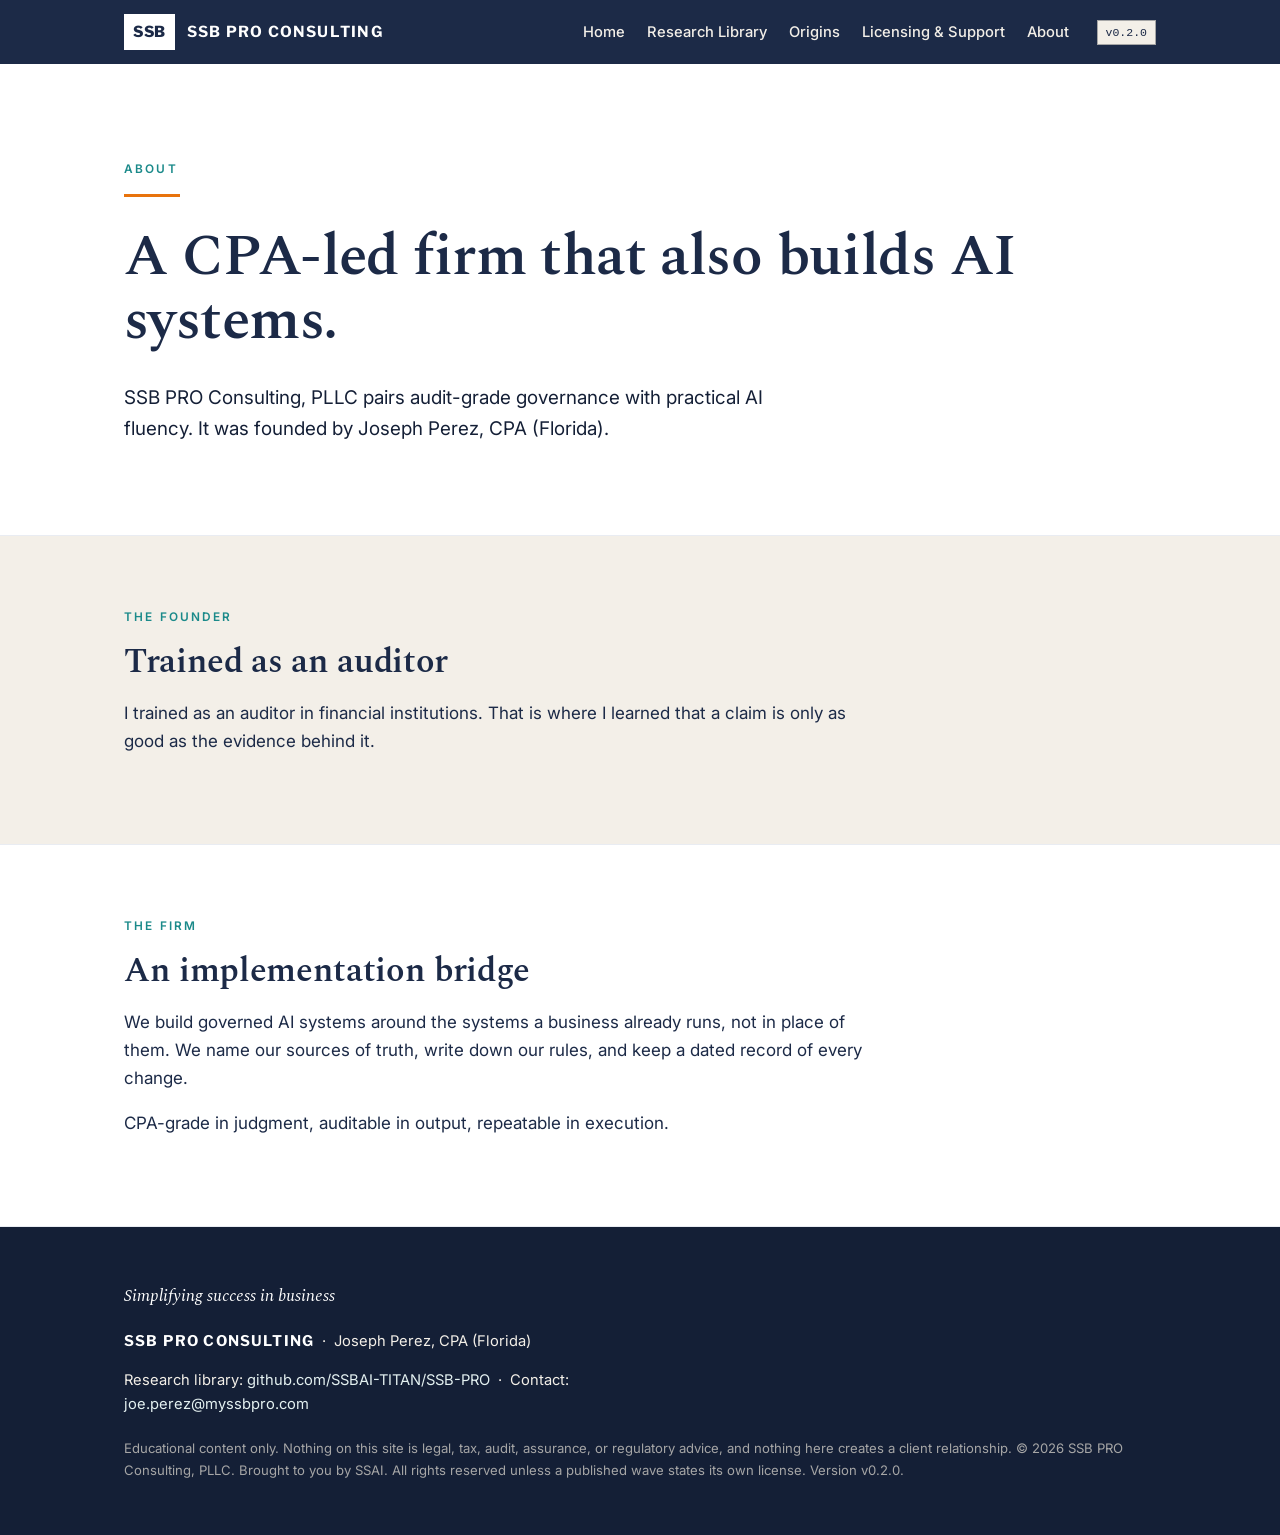
==== site/about.html @ df002072 "site v0.2.0: the shell, five pages on the locked brand system Design system per Brand Bible v1.0 (or" ====
<!doctype html>
<html lang="en">
<head>
<meta charset="utf-8">
<meta name="viewport" content="width=device-width, initial-scale=1">
<title>About | SSB PRO Consulting</title>
<meta name="description" content="SSB PRO Consulting, PLLC is a CPA-led firm founded by Joseph Perez, CPA, that builds governed AI systems around existing ones.">
<link rel="preconnect" href="https://fonts.googleapis.com">
<link href="https://fonts.googleapis.com/css2?family=Spectral:wght@400;500;600;700&family=Inter:wght@400;500;600;700&family=Libre+Franklin:wght@400;700;800&display=swap" rel="stylesheet">
<link rel="stylesheet" href="assets/site.css">
</head>
<body>

<!-- chrome:nav -->
<header class="nav">
  <div class="wrap">
    <a class="brand" href="index.html">
      <span class="tile">SSB</span>
      <span class="word">SSB PRO CONSULTING</span>
    </a>
    <nav>
      <a href="index.html">Home</a>
      <a href="research.html">Research Library</a>
      <a href="origins.html">Origins</a>
      <a href="licensing.html">Licensing &amp; Support</a>
      <a href="about.html">About</a>
    </nav>
    <span class="badge">v0.2.0</span>
  </div>
</header>
<!-- /chrome:nav -->

<section class="hero">
  <div class="wrap">
    <p class="label">About</p>
    <hr class="rule">
    <h1>A CPA-led firm that also builds AI systems.</h1>
    <p class="lede">SSB PRO Consulting, PLLC pairs audit-grade governance with practical AI fluency.
       It was founded by Joseph Perez, CPA (Florida).</p>
  </div>
</section>

<section>
  <div class="wrap">
    <p class="label">The founder</p>
    <h2>Trained as an auditor</h2>
    <p>I trained as an auditor in financial institutions. That is where I learned that a claim is
       only as good as the evidence behind it.</p>
  </div>
</section>

<section class="alt">
  <div class="wrap">
    <p class="label">The firm</p>
    <h2>An implementation bridge</h2>
    <p>We build governed AI systems around the systems a business already runs, not in place of them.
       We name our sources of truth, write down our rules, and keep a dated record of every change.</p>
    <p class="quote">CPA-grade in judgment, auditable in output, repeatable in execution.</p>
  </div>
</section>

<!-- chrome:footer -->
<footer class="footer">
  <div class="wrap">
    <p class="tagline">Simplifying success in business</p>
    <p><span class="lockup">SSB PRO CONSULTING</span> &nbsp;&middot;&nbsp; Joseph Perez, CPA (Florida)</p>
    <p>Research library: <a href="https://github.com/SSBAI-TITAN/SSB-PRO">github.com/SSBAI-TITAN/SSB-PRO</a>
       &nbsp;&middot;&nbsp; Contact: <a href="mailto:joe.perez@myssbpro.com">joe.perez@myssbpro.com</a></p>
    <p class="fine">Educational content only. Nothing on this site is legal, tax, audit, assurance, or
       regulatory advice, and nothing here creates a client relationship. &copy; 2026 SSB PRO Consulting,
       PLLC. Brought to you by SSAI. All rights reserved unless a published wave states its own license.
       Version v0.2.0.</p>
  </div>
</footer>
<!-- /chrome:footer -->

</body>
</html>
---- site/assets/site.css ----
/* SSB-PRO site design system
   Brand Bible v1.0, Section 3. Palette locked per arg_Governance/palette.json.
   Aesthetic: type-led, spacious, advisory-firm grade. */

:root {
  --orange: #E8730C;
  --cream: #F3EFE8;
  --navy: #1C2A47;
  --navy-ink: #141F36;
  --navy-tint: #E9ECF2;
  --gray: #A6A6A6;
  --gray-dark: #6B7280;
  --teal: #1B8A8A;
  --teal-tint: #E4F1F1;
  --orange-tint: #FBEBDC;
  --white: #FFFFFF;
  --serif: "Spectral", Georgia, serif;
  --sans: "Inter", system-ui, sans-serif;
  --wordmark: "Libre Franklin", system-ui, sans-serif;
  --mono: ui-monospace, "Cascadia Mono", Consolas, monospace;
  --measure: 68ch;
}

* { box-sizing: border-box; }
html { scroll-behavior: smooth; }
body {
  margin: 0;
  background: var(--cream);
  color: var(--navy);
  font-family: var(--sans);
  font-size: 17px;
  line-height: 1.65;
  -webkit-font-smoothing: antialiased;
}

h1, h2, h3 { font-family: var(--serif); font-weight: 600; letter-spacing: -0.01em; color: var(--navy); margin: 0 0 0.5em; }
h1 { font-size: clamp(2.2rem, 5vw, 3.6rem); line-height: 1.12; }
h2 { font-size: clamp(1.5rem, 3vw, 2.1rem); line-height: 1.2; }
h3 { font-size: 1.15rem; }
p { max-width: var(--measure); margin: 0 0 1em; }
a { color: var(--teal); text-decoration: none; border-bottom: 1px solid var(--teal-tint); }
a:hover { border-bottom-color: var(--teal); }
code, .stamp { font-family: var(--mono); font-size: 0.86em; color: var(--navy-ink); }

.wrap { max-width: 1080px; margin: 0 auto; padding: 0 24px; }
.label {
  font-family: var(--sans); font-weight: 600; font-size: 0.74rem;
  text-transform: uppercase; letter-spacing: 0.18em; color: var(--teal); margin: 0 0 14px;
}
.rule { border: 0; border-top: 3px solid var(--orange); width: 56px; margin: 0 0 28px; }

/* Nav */
.nav { background: var(--navy); color: var(--white); }
.nav .wrap { display: flex; align-items: center; gap: 28px; min-height: 64px; flex-wrap: wrap; padding-top: 8px; padding-bottom: 8px; }
.brand { display: flex; align-items: center; gap: 12px; border: 0; }
.brand .tile {
  background: var(--white); color: var(--navy); font-family: var(--wordmark); font-weight: 800;
  padding: 5px 9px; letter-spacing: 0.04em; font-size: 0.95rem;
}
.brand .word { font-family: var(--wordmark); font-weight: 700; letter-spacing: 0.08em; color: var(--white); font-size: 0.95rem; }
.nav nav { display: flex; gap: 22px; margin-left: auto; flex-wrap: wrap; }
.nav nav a { color: var(--cream); border: 0; font-size: 0.92rem; font-weight: 500; }
.nav nav a:hover, .nav nav a[aria-current="page"] { color: var(--white); border-bottom: 2px solid var(--orange); }
.badge {
  font-family: var(--mono); font-size: 0.72rem; color: var(--navy);
  background: var(--cream); padding: 2px 8px; border: 1px solid var(--gray);
}

/* Hero */
.hero { padding: 96px 0 72px; background: var(--white); border-bottom: 1px solid var(--navy-tint); }
.hero .lede { font-size: 1.18rem; color: var(--navy-ink); max-width: 56ch; }
.hero .quote { font-family: var(--serif); font-style: italic; color: var(--gray-dark); margin-top: 28px; max-width: 56ch; }

/* Sections */
section { padding: 72px 0; }
section.alt { background: var(--white); border-top: 1px solid var(--navy-tint); border-bottom: 1px solid var(--navy-tint); }
.cols { display: grid; grid-template-columns: repeat(auto-fit, minmax(260px, 1fr)); gap: 32px; margin-top: 36px; }
.card { background: var(--white); border: 1px solid var(--navy-tint); border-top: 3px solid var(--teal); padding: 28px; }
section.alt .card { background: var(--cream); }
.card h3 { margin-top: 0; }
.card p { font-size: 0.97rem; color: var(--navy-ink); }

/* CTA: one per surface, orange owns it */
.cta {
  display: inline-block; background: var(--orange); color: var(--white);
  font-weight: 600; padding: 13px 26px; border: 0; margin-top: 20px; font-size: 0.97rem;
}
.cta:hover { background: var(--navy); color: var(--white); }

/* Tables */
table { border-collapse: collapse; width: 100%; margin: 24px 0; background: var(--white); font-size: 0.95rem; }
th { font-family: var(--sans); text-align: left; font-weight: 600; font-size: 0.78rem; text-transform: uppercase; letter-spacing: 0.1em; color: var(--white); background: var(--navy); padding: 12px 16px; }
td { padding: 12px 16px; border-bottom: 1px solid var(--navy-tint); vertical-align: top; }
tr:nth-child(even) td { background: var(--cream); }

/* Provenance strip */
.prov { background: var(--navy); color: var(--cream); }
.prov h2 { color: var(--white); }
.prov p { color: var(--cream); }
.prov a { color: var(--teal-tint); border-bottom-color: var(--teal); }
.prov .stamp { color: var(--orange-tint); }

/* Footer */
.footer { background: var(--navy-ink); color: var(--cream); padding: 56px 0 40px; font-size: 0.92rem; }
.footer .tagline { font-family: var(--serif); font-style: italic; font-size: 1.05rem; color: var(--white); margin-bottom: 18px; }
.footer a { color: var(--teal-tint); border: 0; }
.footer .fine { color: var(--gray); font-size: 0.82rem; margin-top: 22px; max-width: none; }
.footer .lockup { font-family: var(--wordmark); font-weight: 700; letter-spacing: 0.08em; color: var(--white); }

@media (max-width: 720px) {
  .hero { padding: 64px 0 48px; }
  section { padding: 52px 0; }
}
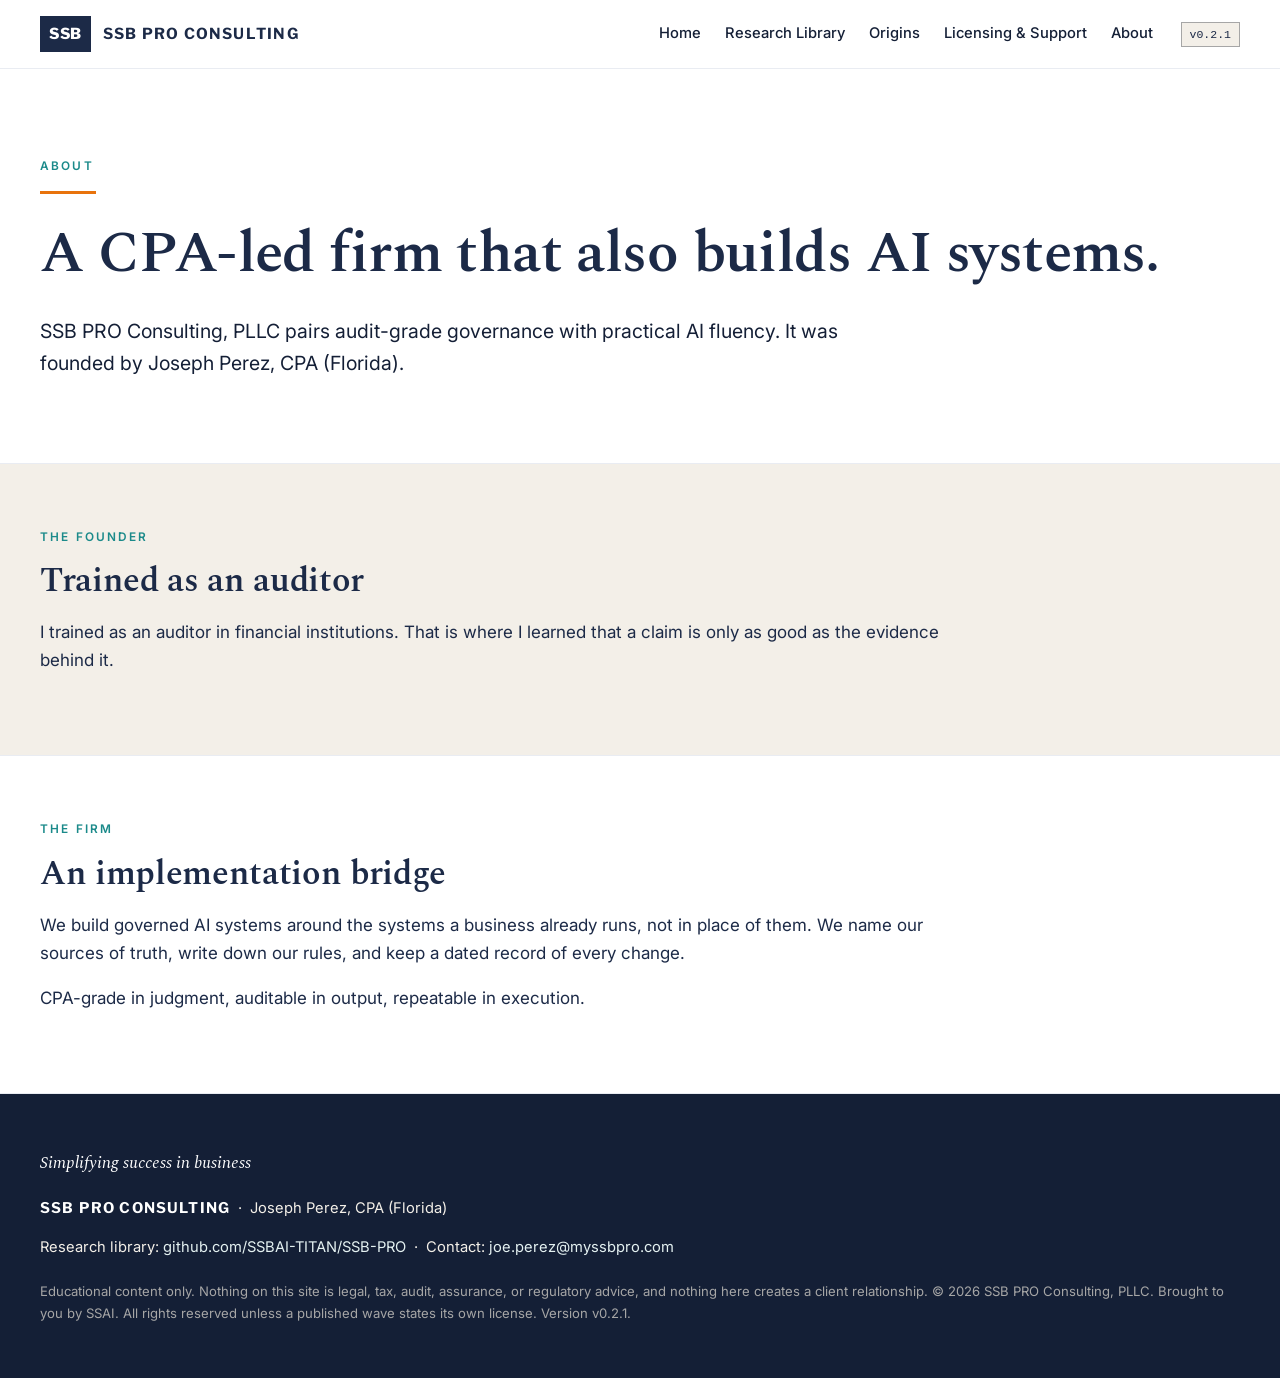
==== commit 5a22246f: "site v0.2.1: review round 1, less blue and wider page Joe's notes applied: nav goes light with navy " ====
--- a/site/about.html
+++ b/site/about.html
@@ -25,7 +25,7 @@
       <a href="licensing.html">Licensing &amp; Support</a>
       <a href="about.html">About</a>
     </nav>
-    <span class="badge">v0.2.0</span>
+    <span class="badge">v0.2.1</span>
   </div>
 </header>
 <!-- /chrome:nav -->
@@ -69,7 +69,7 @@
     <p class="fine">Educational content only. Nothing on this site is legal, tax, audit, assurance, or
        regulatory advice, and nothing here creates a client relationship. &copy; 2026 SSB PRO Consulting,
        PLLC. Brought to you by SSAI. All rights reserved unless a published wave states its own license.
-       Version v0.2.0.</p>
+       Version v0.2.1.</p>
   </div>
 </footer>
 <!-- /chrome:footer -->
--- a/site/assets/site.css
+++ b/site/assets/site.css
@@ -18,7 +18,7 @@
   --sans: "Inter", system-ui, sans-serif;
   --wordmark: "Libre Franklin", system-ui, sans-serif;
   --mono: ui-monospace, "Cascadia Mono", Consolas, monospace;
-  --measure: 68ch;
+  --measure: 82ch;
 }
 
 * { box-sizing: border-box; }
@@ -42,39 +42,39 @@
 a:hover { border-bottom-color: var(--teal); }
 code, .stamp { font-family: var(--mono); font-size: 0.86em; color: var(--navy-ink); }
 
-.wrap { max-width: 1080px; margin: 0 auto; padding: 0 24px; }
+.wrap { max-width: 1320px; margin: 0 auto; padding: 0 40px; }
 .label {
   font-family: var(--sans); font-weight: 600; font-size: 0.74rem;
   text-transform: uppercase; letter-spacing: 0.18em; color: var(--teal); margin: 0 0 14px;
 }
 .rule { border: 0; border-top: 3px solid var(--orange); width: 56px; margin: 0 0 28px; }
 
-/* Nav */
-.nav { background: var(--navy); color: var(--white); }
-.nav .wrap { display: flex; align-items: center; gap: 28px; min-height: 64px; flex-wrap: wrap; padding-top: 8px; padding-bottom: 8px; }
+/* Nav: light, type-led; navy lives in the ink, not the bar */
+.nav { background: var(--white); border-bottom: 1px solid var(--navy-tint); }
+.nav .wrap { display: flex; align-items: center; gap: 28px; min-height: 68px; flex-wrap: wrap; padding-top: 8px; padding-bottom: 8px; }
 .brand { display: flex; align-items: center; gap: 12px; border: 0; }
 .brand .tile {
-  background: var(--white); color: var(--navy); font-family: var(--wordmark); font-weight: 800;
+  background: var(--navy); color: var(--white); font-family: var(--wordmark); font-weight: 800;
   padding: 5px 9px; letter-spacing: 0.04em; font-size: 0.95rem;
 }
-.brand .word { font-family: var(--wordmark); font-weight: 700; letter-spacing: 0.08em; color: var(--white); font-size: 0.95rem; }
-.nav nav { display: flex; gap: 22px; margin-left: auto; flex-wrap: wrap; }
-.nav nav a { color: var(--cream); border: 0; font-size: 0.92rem; font-weight: 500; }
-.nav nav a:hover, .nav nav a[aria-current="page"] { color: var(--white); border-bottom: 2px solid var(--orange); }
+.brand .word { font-family: var(--wordmark); font-weight: 700; letter-spacing: 0.08em; color: var(--navy); font-size: 0.95rem; }
+.nav nav { display: flex; gap: 24px; margin-left: auto; flex-wrap: wrap; }
+.nav nav a { color: var(--navy-ink); border: 0; font-size: 0.92rem; font-weight: 500; padding-bottom: 2px; }
+.nav nav a:hover, .nav nav a[aria-current="page"] { color: var(--navy); border-bottom: 2px solid var(--orange); }
 .badge {
   font-family: var(--mono); font-size: 0.72rem; color: var(--navy);
   background: var(--cream); padding: 2px 8px; border: 1px solid var(--gray);
 }
 
 /* Hero */
-.hero { padding: 96px 0 72px; background: var(--white); border-bottom: 1px solid var(--navy-tint); }
-.hero .lede { font-size: 1.18rem; color: var(--navy-ink); max-width: 56ch; }
-.hero .quote { font-family: var(--serif); font-style: italic; color: var(--gray-dark); margin-top: 28px; max-width: 56ch; }
+.hero { padding: 88px 0 64px; background: var(--white); border-bottom: 1px solid var(--navy-tint); }
+.hero .lede { font-size: 1.22rem; color: var(--navy-ink); max-width: 72ch; }
+.hero .quote { font-family: var(--serif); font-style: italic; color: var(--gray-dark); margin-top: 28px; max-width: 72ch; }
 
 /* Sections */
-section { padding: 72px 0; }
+section { padding: 64px 0; }
 section.alt { background: var(--white); border-top: 1px solid var(--navy-tint); border-bottom: 1px solid var(--navy-tint); }
-.cols { display: grid; grid-template-columns: repeat(auto-fit, minmax(260px, 1fr)); gap: 32px; margin-top: 36px; }
+.cols { display: grid; grid-template-columns: repeat(auto-fit, minmax(280px, 1fr)); gap: 36px; margin-top: 36px; }
 .card { background: var(--white); border: 1px solid var(--navy-tint); border-top: 3px solid var(--teal); padding: 28px; }
 section.alt .card { background: var(--cream); }
 .card h3 { margin-top: 0; }
@@ -93,12 +93,12 @@
 td { padding: 12px 16px; border-bottom: 1px solid var(--navy-tint); vertical-align: top; }
 tr:nth-child(even) td { background: var(--cream); }
 
-/* Provenance strip */
-.prov { background: var(--navy); color: var(--cream); }
-.prov h2 { color: var(--white); }
-.prov p { color: var(--cream); }
-.prov a { color: var(--teal-tint); border-bottom-color: var(--teal); }
-.prov .stamp { color: var(--orange-tint); }
+/* Provenance strip: warm field, orange signature rule; navy is ink only */
+.prov { background: var(--orange-tint); border-top: 3px solid var(--orange); }
+.prov h2 { color: var(--navy); }
+.prov p { color: var(--navy-ink); }
+.prov a { color: var(--teal); border-bottom-color: var(--teal); }
+.prov .stamp { color: var(--navy); }
 
 /* Footer */
 .footer { background: var(--navy-ink); color: var(--cream); padding: 56px 0 40px; font-size: 0.92rem; }
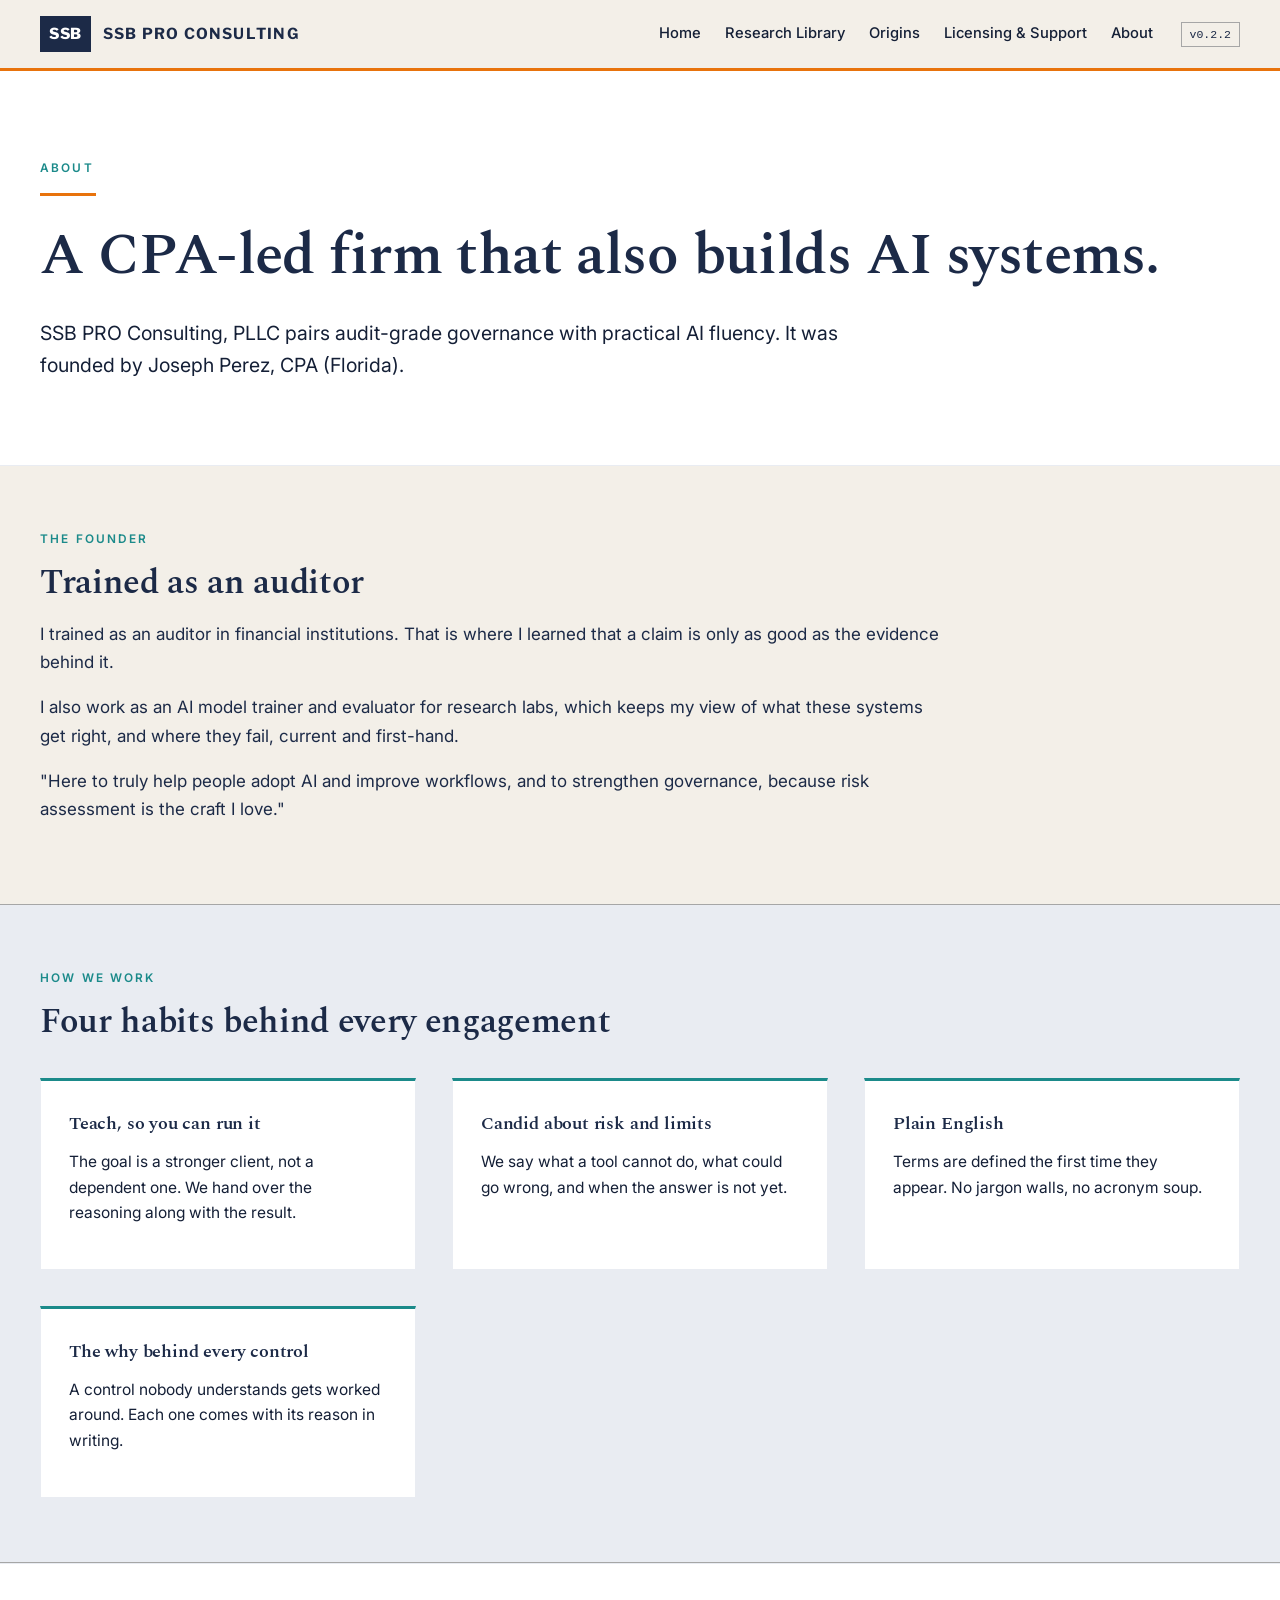
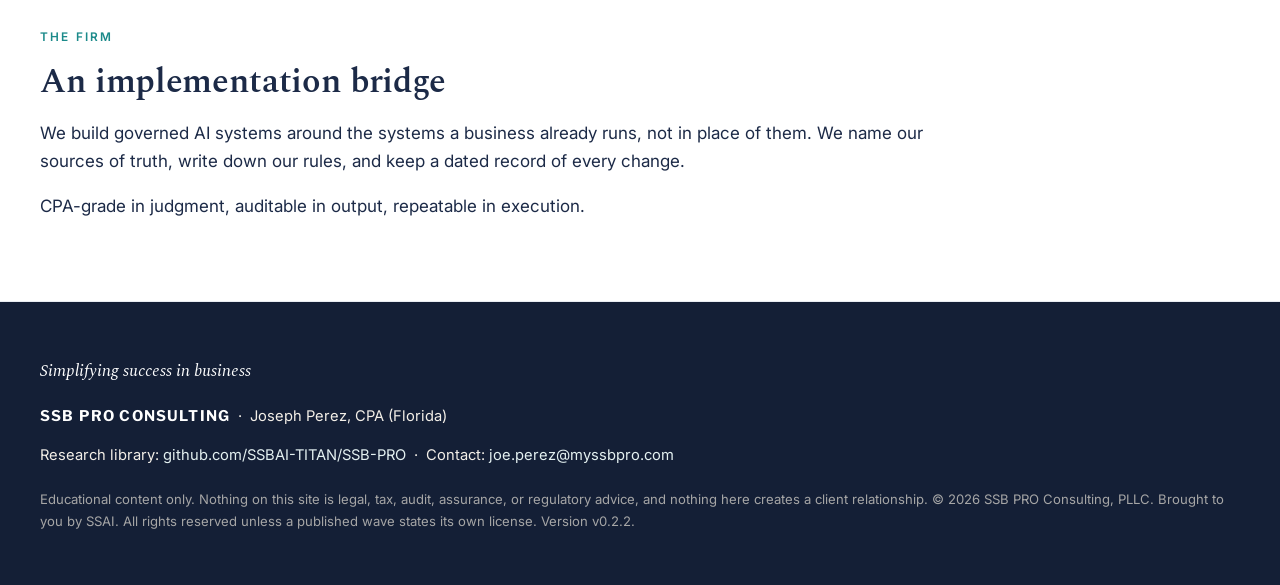
==== commit 3f3f4e7d: "site v0.2.2: review round 2, the content blend and the contrasting banner Cream banner with orange r" ====
--- a/site/about.html
+++ b/site/about.html
@@ -25,7 +25,7 @@
       <a href="licensing.html">Licensing &amp; Support</a>
       <a href="about.html">About</a>
     </nav>
-    <span class="badge">v0.2.1</span>
+    <span class="badge">v0.2.2</span>
   </div>
 </header>
 <!-- /chrome:nav -->
@@ -46,6 +46,36 @@
     <h2>Trained as an auditor</h2>
     <p>I trained as an auditor in financial institutions. That is where I learned that a claim is
        only as good as the evidence behind it.</p>
+    <p>I also work as an AI model trainer and evaluator for research labs, which keeps my view of
+       what these systems get right, and where they fail, current and first-hand.</p>
+    <p class="quote">"Here to truly help people adopt AI and improve workflows, and to strengthen
+       governance, because risk assessment is the craft I love."</p>
+  </div>
+</section>
+
+<section class="tint">
+  <div class="wrap">
+    <p class="label">How we work</p>
+    <h2>Four habits behind every engagement</h2>
+    <div class="cols">
+      <div class="card">
+        <h3>Teach, so you can run it</h3>
+        <p>The goal is a stronger client, not a dependent one. We hand over the reasoning along
+           with the result.</p>
+      </div>
+      <div class="card">
+        <h3>Candid about risk and limits</h3>
+        <p>We say what a tool cannot do, what could go wrong, and when the answer is not yet.</p>
+      </div>
+      <div class="card">
+        <h3>Plain English</h3>
+        <p>Terms are defined the first time they appear. No jargon walls, no acronym soup.</p>
+      </div>
+      <div class="card">
+        <h3>The why behind every control</h3>
+        <p>A control nobody understands gets worked around. Each one comes with its reason in writing.</p>
+      </div>
+    </div>
   </div>
 </section>
 
@@ -69,7 +99,7 @@
     <p class="fine">Educational content only. Nothing on this site is legal, tax, audit, assurance, or
        regulatory advice, and nothing here creates a client relationship. &copy; 2026 SSB PRO Consulting,
        PLLC. Brought to you by SSAI. All rights reserved unless a published wave states its own license.
-       Version v0.2.1.</p>
+       Version v0.2.2.</p>
   </div>
 </footer>
 <!-- /chrome:footer -->
--- a/site/assets/site.css
+++ b/site/assets/site.css
@@ -49,8 +49,8 @@
 }
 .rule { border: 0; border-top: 3px solid var(--orange); width: 56px; margin: 0 0 28px; }
 
-/* Nav: light, type-led; navy lives in the ink, not the bar */
-.nav { background: var(--white); border-bottom: 1px solid var(--navy-tint); }
+/* Nav: contrasting warm band over the white hero; navy as ink, orange as the rule */
+.nav { background: var(--cream); border-bottom: 3px solid var(--orange); }
 .nav .wrap { display: flex; align-items: center; gap: 28px; min-height: 68px; flex-wrap: wrap; padding-top: 8px; padding-bottom: 8px; }
 .brand { display: flex; align-items: center; gap: 12px; border: 0; }
 .brand .tile {
@@ -79,6 +79,14 @@
 section.alt .card { background: var(--cream); }
 .card h3 { margin-top: 0; }
 .card p { font-size: 0.97rem; color: var(--navy-ink); }
+
+/* Rhythm additions (round 2): a cooler band and quiet list styling, palette variables only */
+section.tint { background: var(--navy-tint); border-top: 1px solid var(--gray); border-bottom: 1px solid var(--gray); }
+section.tint .card { background: var(--white); }
+.card ul { margin: 0 0 1em; padding-left: 1.1em; font-size: 0.95rem; color: var(--navy-ink); }
+.card li { margin-bottom: 0.35em; }
+.card .kicker { font-family: var(--mono); font-size: 0.74rem; letter-spacing: 0.08em; text-transform: uppercase; color: var(--teal); margin: 0 0 10px; }
+.card.accent { border-top-color: var(--orange); }
 
 /* CTA: one per surface, orange owns it */
 .cta {
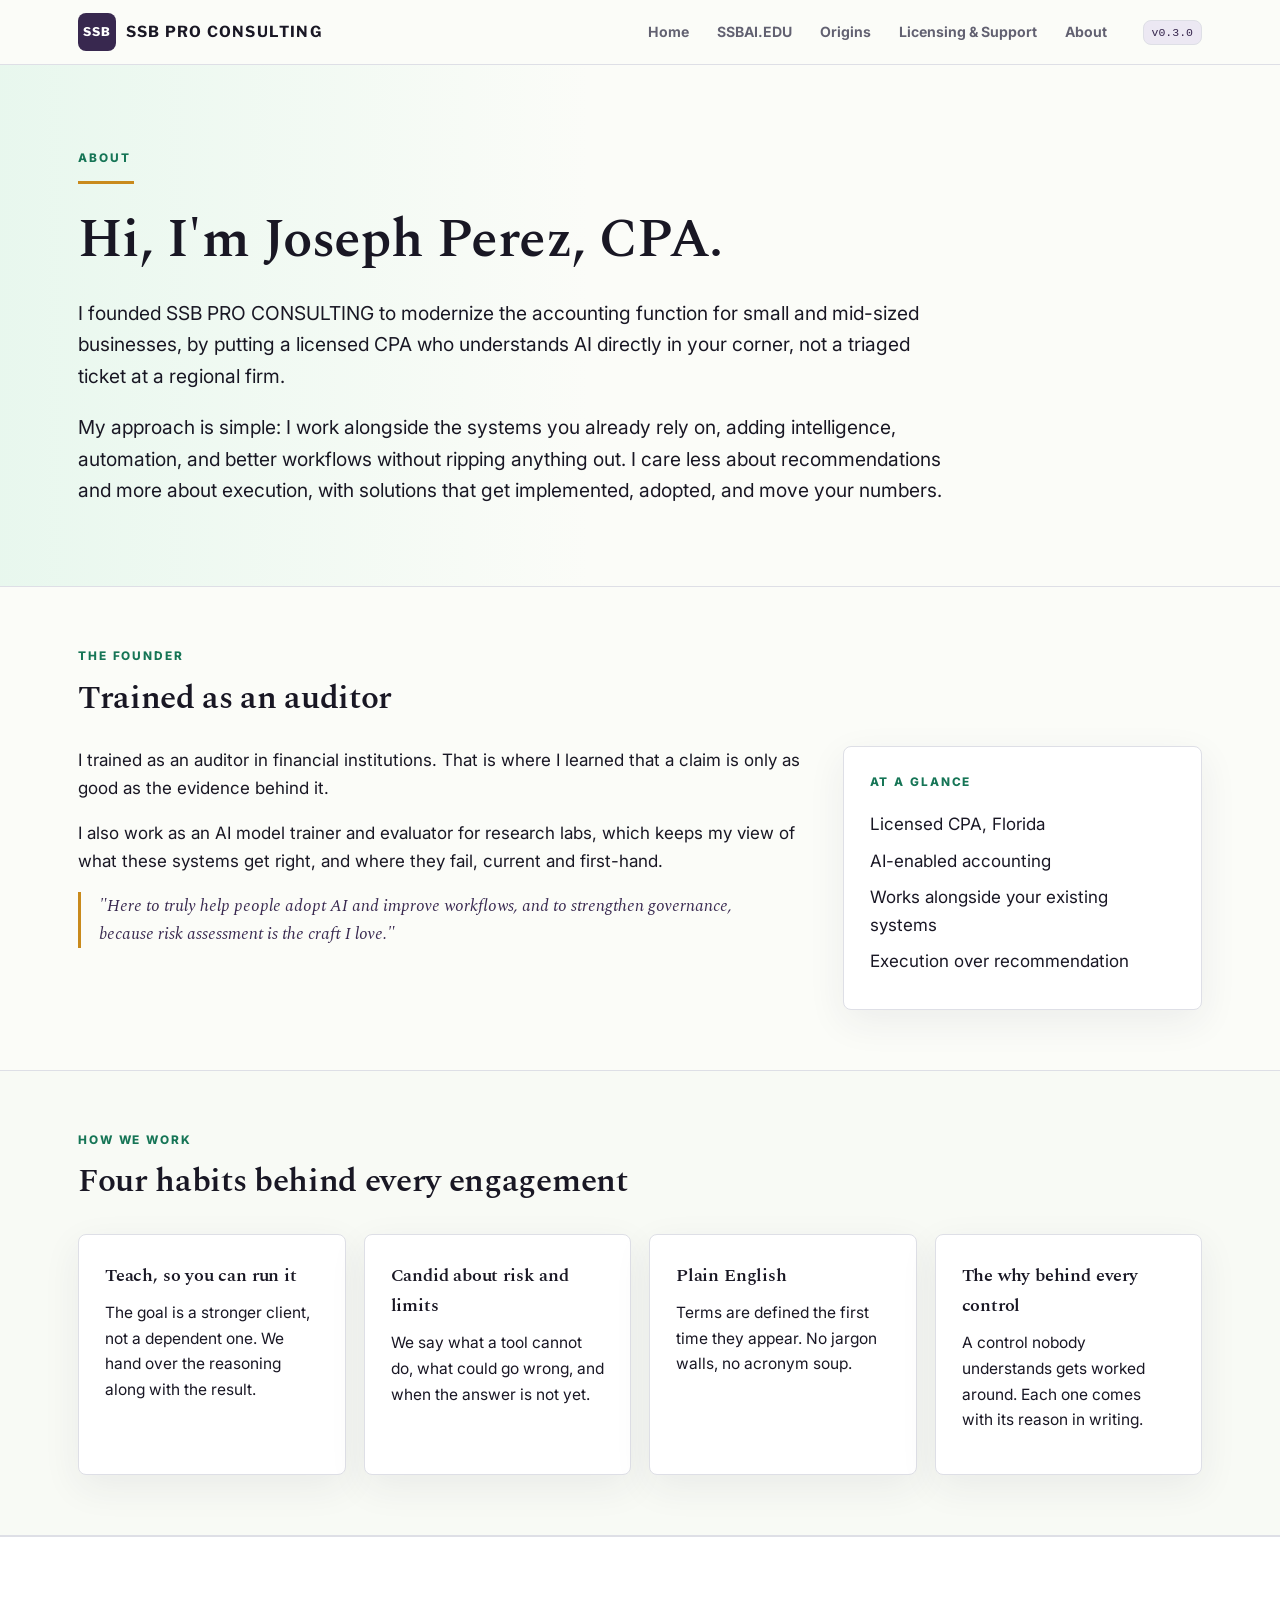
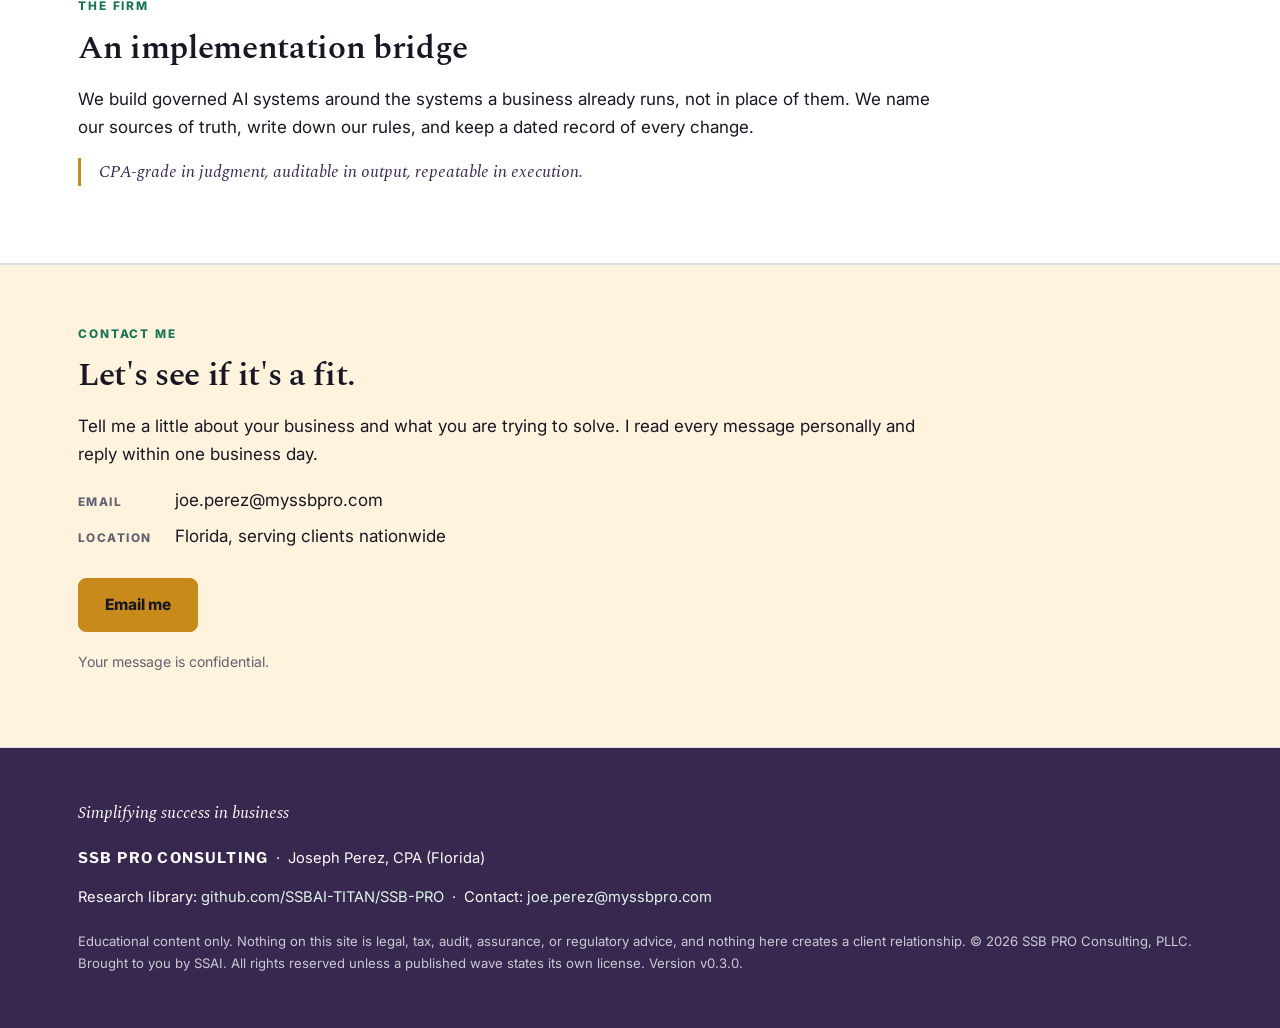
==== commit 913cd51b: "site v0.3.0: the EDU era, review round 3 The SSB AI.EDU prototype's palette and layout adopted site-" ====
--- a/site/about.html
+++ b/site/about.html
@@ -4,7 +4,7 @@
 <meta charset="utf-8">
 <meta name="viewport" content="width=device-width, initial-scale=1">
 <title>About | SSB PRO Consulting</title>
-<meta name="description" content="SSB PRO Consulting, PLLC is a CPA-led firm founded by Joseph Perez, CPA, that builds governed AI systems around existing ones.">
+<meta name="description" content="About Joseph Perez, CPA, founder of SSB PRO Consulting, PLLC, a CPA-led firm that builds governed AI systems around existing ones. Florida, serving clients nationwide.">
 <link rel="preconnect" href="https://fonts.googleapis.com">
 <link href="https://fonts.googleapis.com/css2?family=Spectral:wght@400;500;600;700&family=Inter:wght@400;500;600;700&family=Libre+Franklin:wght@400;700;800&display=swap" rel="stylesheet">
 <link rel="stylesheet" href="assets/site.css">
@@ -20,12 +20,12 @@
     </a>
     <nav>
       <a href="index.html">Home</a>
-      <a href="research.html">Research Library</a>
+      <a href="research.html">SSBAI.EDU</a>
       <a href="origins.html">Origins</a>
       <a href="licensing.html">Licensing &amp; Support</a>
       <a href="about.html">About</a>
     </nav>
-    <span class="badge">v0.2.2</span>
+    <span class="badge">v0.3.0</span>
   </div>
 </header>
 <!-- /chrome:nav -->
@@ -34,9 +34,14 @@
   <div class="wrap">
     <p class="label">About</p>
     <hr class="rule">
-    <h1>A CPA-led firm that also builds AI systems.</h1>
-    <p class="lede">SSB PRO Consulting, PLLC pairs audit-grade governance with practical AI fluency.
-       It was founded by Joseph Perez, CPA (Florida).</p>
+    <h1>Hi, I'm Joseph Perez, CPA.</h1>
+    <p class="lede">I founded SSB PRO CONSULTING to modernize the accounting function for small and
+       mid-sized businesses, by putting a licensed CPA who understands AI directly in your corner,
+       not a triaged ticket at a regional firm.</p>
+    <p class="lede">My approach is simple: I work alongside the systems you already rely on, adding
+       intelligence, automation, and better workflows without ripping anything out. I care less about
+       recommendations and more about execution, with solutions that get implemented, adopted, and
+       move your numbers.</p>
   </div>
 </section>
 
@@ -44,12 +49,25 @@
   <div class="wrap">
     <p class="label">The founder</p>
     <h2>Trained as an auditor</h2>
-    <p>I trained as an auditor in financial institutions. That is where I learned that a claim is
-       only as good as the evidence behind it.</p>
-    <p>I also work as an AI model trainer and evaluator for research labs, which keeps my view of
-       what these systems get right, and where they fail, current and first-hand.</p>
-    <p class="quote">"Here to truly help people adopt AI and improve workflows, and to strengthen
-       governance, because risk assessment is the craft I love."</p>
+    <div class="two">
+      <div>
+        <p>I trained as an auditor in financial institutions. That is where I learned that a claim is
+           only as good as the evidence behind it.</p>
+        <p>I also work as an AI model trainer and evaluator for research labs, which keeps my view of
+           what these systems get right, and where they fail, current and first-hand.</p>
+        <p class="quote">"Here to truly help people adopt AI and improve workflows, and to strengthen
+           governance, because risk assessment is the craft I love."</p>
+      </div>
+      <div class="panel">
+        <p class="label">At a glance</p>
+        <ul class="contact-list">
+          <li>Licensed CPA, Florida</li>
+          <li>AI-enabled accounting</li>
+          <li>Works alongside your existing systems</li>
+          <li>Execution over recommendation</li>
+        </ul>
+      </div>
+    </div>
   </div>
 </section>
 
@@ -89,6 +107,21 @@
   </div>
 </section>
 
+<section class="prov" id="contact">
+  <div class="wrap">
+    <p class="label">Contact me</p>
+    <h2>Let's see if it's a fit.</h2>
+    <p>Tell me a little about your business and what you are trying to solve. I read every message
+       personally and reply within one business day.</p>
+    <ul class="contact-list">
+      <li><span class="tag">Email</span> joe.perez@myssbpro.com</li>
+      <li><span class="tag">Location</span> Florida, serving clients nationwide</li>
+    </ul>
+    <a class="cta" href="mailto:joe.perez@myssbpro.com">Email me</a>
+    <p class="hint" style="margin-top:18px">Your message is confidential.</p>
+  </div>
+</section>
+
 <!-- chrome:footer -->
 <footer class="footer">
   <div class="wrap">
@@ -99,7 +132,7 @@
     <p class="fine">Educational content only. Nothing on this site is legal, tax, audit, assurance, or
        regulatory advice, and nothing here creates a client relationship. &copy; 2026 SSB PRO Consulting,
        PLLC. Brought to you by SSAI. All rights reserved unless a published wave states its own license.
-       Version v0.2.2.</p>
+       Version v0.3.0.</p>
   </div>
 </footer>
 <!-- /chrome:footer -->
--- a/site/assets/site.css
+++ b/site/assets/site.css
@@ -1,121 +1,232 @@
 /* SSB-PRO site design system
-   Brand Bible v1.0, Section 3. Palette locked per arg_Governance/palette.json.
-   Aesthetic: type-led, spacious, advisory-firm grade. */
+   Palette: SSB AI.EDU prototype, locked per arg_Governance/palette.json v0.2.
+   Ink on paper, white panels with line borders, green for links and positive accents,
+   purple for depth, gold for highlights and the single CTA, red only for warnings.
+   Radius 8px and the prototype's soft shadow are permitted. */
 
 :root {
-  --orange: #E8730C;
-  --cream: #F3EFE8;
-  --navy: #1C2A47;
-  --navy-ink: #141F36;
-  --navy-tint: #E9ECF2;
-  --gray: #A6A6A6;
-  --gray-dark: #6B7280;
-  --teal: #1B8A8A;
-  --teal-tint: #E4F1F1;
-  --orange-tint: #FBEBDC;
+  --ink: #191724;
+  --muted: #626171;
+  --paper: #FBFCF8;
+  --paper-alt: #F8FAF5;
+  --panel: #FFFFFF;
+  --line: #DEDFE6;
+  --line-strong: #C9CAD5;
+  --line-soft: #EEF0E9;
+  --mint: #DFF5E9;
+  --mint-strong: #8BD8AD;
+  --green: #167556;
+  --purple: #38284F;
+  --purple-soft: #ECE8F3;
+  --gold: #C98A1C;
+  --orange-soft: #FFF3DD;
+  --red: #C83C4A;
   --white: #FFFFFF;
+  --shadow: 0 12px 38px rgba(45, 36, 64, 0.07);
+  --shadow-lift: 0 20px 70px rgba(45, 36, 64, 0.11);
+  --radius: 8px;
   --serif: "Spectral", Georgia, serif;
   --sans: "Inter", system-ui, sans-serif;
   --wordmark: "Libre Franklin", system-ui, sans-serif;
   --mono: ui-monospace, "Cascadia Mono", Consolas, monospace;
-  --measure: 82ch;
+  --measure: 78ch;
 }
 
 * { box-sizing: border-box; }
 html { scroll-behavior: smooth; }
 body {
   margin: 0;
-  background: var(--cream);
-  color: var(--navy);
+  background: var(--paper);
+  color: var(--ink);
   font-family: var(--sans);
   font-size: 17px;
   line-height: 1.65;
   -webkit-font-smoothing: antialiased;
 }
 
-h1, h2, h3 { font-family: var(--serif); font-weight: 600; letter-spacing: -0.01em; color: var(--navy); margin: 0 0 0.5em; }
-h1 { font-size: clamp(2.2rem, 5vw, 3.6rem); line-height: 1.12; }
-h2 { font-size: clamp(1.5rem, 3vw, 2.1rem); line-height: 1.2; }
+h1, h2, h3 { font-family: var(--serif); font-weight: 600; letter-spacing: -0.01em; color: var(--ink); margin: 0 0 0.5em; }
+h1 { font-size: clamp(2.1rem, 4.6vw, 3.4rem); line-height: 1.12; }
+h2 { font-size: clamp(1.5rem, 3vw, 2.05rem); line-height: 1.2; }
 h3 { font-size: 1.15rem; }
 p { max-width: var(--measure); margin: 0 0 1em; }
-a { color: var(--teal); text-decoration: none; border-bottom: 1px solid var(--teal-tint); }
-a:hover { border-bottom-color: var(--teal); }
-code, .stamp { font-family: var(--mono); font-size: 0.86em; color: var(--navy-ink); }
-
-.wrap { max-width: 1320px; margin: 0 auto; padding: 0 40px; }
+a { color: var(--green); text-decoration: none; border-bottom: 1px solid var(--mint-strong); }
+a:hover { border-bottom-color: var(--green); }
+code, .stamp { font-family: var(--mono); font-size: 0.86em; color: var(--purple); }
+
+.wrap { max-width: 1180px; margin: 0 auto; padding: 0 28px; }
+
+/* Eyebrow label and gold rule */
 .label {
-  font-family: var(--sans); font-weight: 600; font-size: 0.74rem;
-  text-transform: uppercase; letter-spacing: 0.18em; color: var(--teal); margin: 0 0 14px;
-}
-.rule { border: 0; border-top: 3px solid var(--orange); width: 56px; margin: 0 0 28px; }
-
-/* Nav: contrasting warm band over the white hero; navy as ink, orange as the rule */
-.nav { background: var(--cream); border-bottom: 3px solid var(--orange); }
-.nav .wrap { display: flex; align-items: center; gap: 28px; min-height: 68px; flex-wrap: wrap; padding-top: 8px; padding-bottom: 8px; }
-.brand { display: flex; align-items: center; gap: 12px; border: 0; }
+  font-family: var(--sans); font-weight: 780; font-size: 0.74rem;
+  text-transform: uppercase; letter-spacing: 0.16em; color: var(--green); margin: 0 0 12px;
+}
+.rule { border: 0; border-top: 3px solid var(--gold); width: 56px; margin: 0 0 26px; }
+
+/* Nav: brand mark left, links right */
+.nav { position: sticky; top: 0; z-index: 20; background: var(--paper); border-bottom: 1px solid var(--line); }
+.nav .wrap { display: flex; align-items: center; justify-content: space-between; gap: 24px; min-height: 64px; flex-wrap: wrap; padding-top: 8px; padding-bottom: 8px; }
+.brand { display: inline-flex; align-items: center; gap: 10px; border: 0; white-space: nowrap; }
 .brand .tile {
-  background: var(--navy); color: var(--white); font-family: var(--wordmark); font-weight: 800;
-  padding: 5px 9px; letter-spacing: 0.04em; font-size: 0.95rem;
-}
-.brand .word { font-family: var(--wordmark); font-weight: 700; letter-spacing: 0.08em; color: var(--navy); font-size: 0.95rem; }
-.nav nav { display: flex; gap: 24px; margin-left: auto; flex-wrap: wrap; }
-.nav nav a { color: var(--navy-ink); border: 0; font-size: 0.92rem; font-weight: 500; padding-bottom: 2px; }
-.nav nav a:hover, .nav nav a[aria-current="page"] { color: var(--navy); border-bottom: 2px solid var(--orange); }
+  display: grid; place-items: center; width: 38px; height: 38px;
+  background: var(--purple); color: var(--white); font-family: var(--wordmark); font-weight: 800;
+  border-radius: var(--radius); letter-spacing: 0.08em; font-size: 0.75rem;
+}
+.brand .word { font-family: var(--wordmark); font-weight: 700; letter-spacing: 0.08em; color: var(--ink); font-size: 0.95rem; }
+.nav nav { display: flex; align-items: center; gap: 4px; margin-left: auto; flex-wrap: wrap; }
+.nav nav a { color: var(--muted); border: 0; font-size: 0.88rem; font-weight: 680; padding: 9px 12px; border-radius: var(--radius); }
+.nav nav a:hover, .nav nav a[aria-current="page"] { color: var(--purple); background: var(--purple-soft); }
 .badge {
-  font-family: var(--mono); font-size: 0.72rem; color: var(--navy);
-  background: var(--cream); padding: 2px 8px; border: 1px solid var(--gray);
+  font-family: var(--mono); font-size: 0.72rem; color: var(--purple);
+  background: var(--purple-soft); padding: 2px 8px; border: 1px solid var(--line); border-radius: var(--radius);
 }
 
 /* Hero */
-.hero { padding: 88px 0 64px; background: var(--white); border-bottom: 1px solid var(--navy-tint); }
-.hero .lede { font-size: 1.22rem; color: var(--navy-ink); max-width: 72ch; }
-.hero .quote { font-family: var(--serif); font-style: italic; color: var(--gray-dark); margin-top: 28px; max-width: 72ch; }
+.hero {
+  padding: 84px 0 60px; background: var(--paper);
+  background-image: linear-gradient(90deg, rgba(223, 245, 233, 0.68), rgba(251, 252, 248, 0) 46%);
+  border-bottom: 1px solid var(--line);
+}
+.hero .lede { font-size: 1.2rem; color: var(--ink); max-width: 72ch; }
+.hero .quote { font-family: var(--serif); font-style: italic; color: var(--muted); margin-top: 26px; max-width: 72ch; }
+.quote { font-family: var(--serif); font-style: italic; color: var(--purple); border-left: 3px solid var(--gold); padding-left: 18px; }
+.hero .quote { border-left: 0; padding-left: 0; }
 
 /* Sections */
-section { padding: 64px 0; }
-section.alt { background: var(--white); border-top: 1px solid var(--navy-tint); border-bottom: 1px solid var(--navy-tint); }
-.cols { display: grid; grid-template-columns: repeat(auto-fit, minmax(280px, 1fr)); gap: 36px; margin-top: 36px; }
-.card { background: var(--white); border: 1px solid var(--navy-tint); border-top: 3px solid var(--teal); padding: 28px; }
-section.alt .card { background: var(--cream); }
+section { padding: 60px 0; }
+section.alt { background: var(--panel); border-top: 1px solid var(--line); border-bottom: 1px solid var(--line); }
+section.tint { background: var(--paper-alt); border-top: 1px solid var(--line); border-bottom: 1px solid var(--line); }
+.cols { display: grid; grid-template-columns: repeat(auto-fit, minmax(260px, 1fr)); gap: 18px; margin-top: 32px; }
+.two { display: grid; grid-template-columns: minmax(0, 1.35fr) minmax(300px, 0.65fr); gap: 18px; margin-top: 28px; align-items: start; }
+
+/* Cards and panels: white, line border, 8px radius, soft shadow */
+.card, .panel {
+  background: var(--panel); border: 1px solid var(--line); border-radius: var(--radius);
+  box-shadow: var(--shadow); padding: 26px;
+}
 .card h3 { margin-top: 0; }
-.card p { font-size: 0.97rem; color: var(--navy-ink); }
-
-/* Rhythm additions (round 2): a cooler band and quiet list styling, palette variables only */
-section.tint { background: var(--navy-tint); border-top: 1px solid var(--gray); border-bottom: 1px solid var(--gray); }
-section.tint .card { background: var(--white); }
-.card ul { margin: 0 0 1em; padding-left: 1.1em; font-size: 0.95rem; color: var(--navy-ink); }
+.card p { font-size: 0.97rem; color: var(--ink); }
+.card ul { margin: 0 0 1em; padding-left: 1.1em; font-size: 0.95rem; color: var(--ink); }
 .card li { margin-bottom: 0.35em; }
-.card .kicker { font-family: var(--mono); font-size: 0.74rem; letter-spacing: 0.08em; text-transform: uppercase; color: var(--teal); margin: 0 0 10px; }
-.card.accent { border-top-color: var(--orange); }
-
-/* CTA: one per surface, orange owns it */
+.card .kicker {
+  display: inline-block; font-family: var(--sans); font-size: 0.74rem; font-weight: 780;
+  color: var(--green); background: var(--mint); padding: 5px 10px; border-radius: 999px; margin: 0 0 12px;
+}
+.card.accent .kicker { color: var(--gold); background: var(--orange-soft); }
+.card.accent { border-top: 3px solid var(--gold); }
+
+/* CTA: one per page, gold owns it */
 .cta {
-  display: inline-block; background: var(--orange); color: var(--white);
-  font-weight: 600; padding: 13px 26px; border: 0; margin-top: 20px; font-size: 0.97rem;
-}
-.cta:hover { background: var(--navy); color: var(--white); }
+  display: inline-block; background: var(--gold); color: var(--ink);
+  font-weight: 780; padding: 13px 26px; border: 1px solid var(--gold); border-radius: var(--radius);
+  margin-top: 20px; font-size: 0.97rem;
+}
+.cta:hover { background: var(--orange-soft); color: var(--ink); border-color: var(--gold); }
 
 /* Tables */
-table { border-collapse: collapse; width: 100%; margin: 24px 0; background: var(--white); font-size: 0.95rem; }
-th { font-family: var(--sans); text-align: left; font-weight: 600; font-size: 0.78rem; text-transform: uppercase; letter-spacing: 0.1em; color: var(--white); background: var(--navy); padding: 12px 16px; }
-td { padding: 12px 16px; border-bottom: 1px solid var(--navy-tint); vertical-align: top; }
-tr:nth-child(even) td { background: var(--cream); }
-
-/* Provenance strip: warm field, orange signature rule; navy is ink only */
-.prov { background: var(--orange-tint); border-top: 3px solid var(--orange); }
-.prov h2 { color: var(--navy); }
-.prov p { color: var(--navy-ink); }
-.prov a { color: var(--teal); border-bottom-color: var(--teal); }
-.prov .stamp { color: var(--navy); }
+table { border-collapse: separate; border-spacing: 0; width: 100%; margin: 24px 0; background: var(--panel); font-size: 0.95rem; border: 1px solid var(--line); border-radius: var(--radius); overflow: hidden; }
+th { font-family: var(--sans); text-align: left; font-weight: 780; font-size: 0.76rem; text-transform: uppercase; letter-spacing: 0.1em; color: var(--purple); background: var(--purple-soft); padding: 12px 16px; }
+td { padding: 12px 16px; border-bottom: 1px solid var(--line-soft); vertical-align: top; }
+tr:last-child td { border-bottom: 0; }
+
+/* Provenance strip */
+.prov { background: var(--orange-soft); border-top: 1px solid var(--line); border-bottom: 1px solid var(--line); }
+.prov .stamp { color: var(--purple); }
+
+/* Contact block */
+.contact-list { list-style: none; margin: 18px 0 0; padding: 0; }
+.contact-list li { margin-bottom: 8px; color: var(--ink); }
+.contact-list .tag { display: inline-block; min-width: 92px; font-size: 0.74rem; font-weight: 780; text-transform: uppercase; letter-spacing: 0.12em; color: var(--muted); }
 
 /* Footer */
-.footer { background: var(--navy-ink); color: var(--cream); padding: 56px 0 40px; font-size: 0.92rem; }
+.footer { background: var(--purple); color: var(--paper); padding: 52px 0 40px; font-size: 0.92rem; }
 .footer .tagline { font-family: var(--serif); font-style: italic; font-size: 1.05rem; color: var(--white); margin-bottom: 18px; }
-.footer a { color: var(--teal-tint); border: 0; }
-.footer .fine { color: var(--gray); font-size: 0.82rem; margin-top: 22px; max-width: none; }
+.footer a { color: var(--mint); border: 0; }
+.footer .fine { color: var(--line-strong); font-size: 0.82rem; margin-top: 22px; max-width: none; }
 .footer .lockup { font-family: var(--wordmark); font-weight: 700; letter-spacing: 0.08em; color: var(--white); }
 
+/* SSB AI.EDU hub: tabs, filters, library cards, profile, referrals */
+.tabs { display: flex; gap: 4px; flex-wrap: wrap; margin-top: 28px; }
+.tabs a {
+  color: var(--muted); border: 1px solid transparent; border-radius: var(--radius);
+  padding: 10px 16px; font-size: 0.92rem; font-weight: 700;
+}
+.tabs a:hover { color: var(--purple); background: var(--purple-soft); }
+.tabs a.active { color: var(--purple); background: var(--panel); border-color: var(--line-strong); box-shadow: var(--shadow); }
+.js .tab-page { display: none; }
+.js .tab-page.active { display: block; }
+
+.chip-row { display: flex; flex-wrap: wrap; gap: 8px; margin: 10px 0 18px; }
+.filter-label { font-size: 0.74rem; font-weight: 780; text-transform: uppercase; letter-spacing: 0.12em; color: var(--muted); margin: 18px 0 0; }
+.chip {
+  font: inherit; font-size: 0.86rem; font-weight: 700; color: var(--purple); background: var(--panel);
+  border: 1px solid var(--line-strong); border-radius: 999px; padding: 6px 14px; cursor: pointer;
+}
+.chip:hover { background: var(--purple-soft); }
+.chip[aria-pressed="true"] { background: var(--purple); color: var(--white); border-color: var(--purple); }
+
+.lib-grid { display: grid; grid-template-columns: repeat(auto-fit, minmax(300px, 1fr)); gap: 16px; margin-top: 8px; }
+.lib-card {
+  text-align: left; font: inherit; color: var(--ink); background: var(--panel); border: 1px solid var(--line);
+  border-radius: var(--radius); box-shadow: var(--shadow); padding: 22px; cursor: pointer; display: block; width: 100%;
+}
+.lib-card:hover { border-color: var(--mint-strong); }
+.lib-card .meta { display: flex; justify-content: space-between; gap: 10px; flex-wrap: wrap; margin-bottom: 10px; }
+.type-tag { font-size: 0.74rem; font-weight: 780; color: var(--green); background: var(--mint); border-radius: 999px; padding: 4px 10px; }
+.status-tag { font-size: 0.74rem; font-weight: 780; color: var(--gold); background: var(--orange-soft); border-radius: 999px; padding: 4px 10px; }
+.lib-card h3 { margin: 0 0 6px; }
+.lib-card .by { font-size: 0.84rem; color: var(--muted); margin: 0 0 8px; }
+.lib-card .detail { display: none; font-size: 0.95rem; margin: 10px 0 0; padding-top: 10px; border-top: 1px solid var(--line-soft); }
+.lib-card[aria-expanded="true"] .detail { display: block; }
+.note-box { background: var(--paper-alt); border: 1px dashed var(--line-strong); border-radius: var(--radius); padding: 18px 20px; margin-top: 18px; color: var(--muted); }
+.note-box p { margin: 0; }
+
+.field { display: block; margin: 0 0 14px; }
+.field span { display: block; font-size: 0.8rem; font-weight: 700; color: var(--muted); margin-bottom: 4px; }
+.field input {
+  font: inherit; width: 100%; max-width: 420px; padding: 10px 12px; color: var(--ink);
+  background: var(--panel); border: 1px solid var(--line-strong); border-radius: var(--radius);
+}
+.field input:focus { outline: 2px solid var(--mint-strong); border-color: var(--green); }
+.btn {
+  font: inherit; font-weight: 780; font-size: 0.92rem; color: var(--purple); background: var(--panel);
+  border: 1px solid var(--line-strong); border-radius: var(--radius); padding: 10px 18px; cursor: pointer;
+}
+.btn:hover { background: var(--purple-soft); }
+.btn.solid { background: var(--purple); color: var(--white); border-color: var(--purple); }
+.btn.solid:hover { background: var(--ink); }
+.btn.small { padding: 7px 12px; font-size: 0.84rem; }
+
+.profile-chip {
+  display: none; align-items: center; gap: 12px; flex-wrap: wrap; margin-top: 22px;
+  background: var(--panel); border: 1px solid var(--line); border-radius: var(--radius);
+  box-shadow: var(--shadow); padding: 10px 16px; max-width: max-content;
+}
+.profile-chip.on { display: inline-flex; }
+.profile-chip .avatar {
+  display: grid; place-items: center; width: 32px; height: 32px; border-radius: 50%;
+  background: var(--purple); color: var(--white); font-weight: 780; font-size: 0.85rem;
+}
+.profile-chip .score { font-size: 0.8rem; font-weight: 780; color: var(--green); background: var(--mint); border-radius: 999px; padding: 3px 10px; }
+
+.referral-box {
+  display: flex; flex-wrap: wrap; align-items: center; justify-content: space-between; gap: 14px;
+  margin-top: 24px; padding: 18px; background: var(--paper-alt); border: 1px solid var(--line); border-radius: var(--radius);
+}
+.referral-box span { display: block; font-size: 0.75rem; font-weight: 700; color: var(--muted); }
+.referral-box strong { font-family: var(--mono); font-size: 1.5rem; color: var(--purple); }
+.referral-box .actions { display: flex; gap: 8px; flex-wrap: wrap; }
+.metric-list div { display: flex; align-items: center; justify-content: space-between; gap: 12px; padding: 14px 0; border-bottom: 1px solid var(--line-soft); }
+.metric-list div:last-child { border-bottom: 0; }
+.metric-list strong { font-size: 1.7rem; color: var(--purple); }
+.metric-list span { color: var(--muted); font-size: 0.9rem; }
+.warn { color: var(--red); font-size: 0.88rem; }
+.hint { color: var(--muted); font-size: 0.88rem; }
+
+@media (max-width: 860px) {
+  .two { grid-template-columns: 1fr; }
+}
 @media (max-width: 720px) {
-  .hero { padding: 64px 0 48px; }
-  section { padding: 52px 0; }
-}
+  .hero { padding: 60px 0 44px; }
+  section { padding: 48px 0; }
+  .wrap { padding: 0 18px; }
+}
